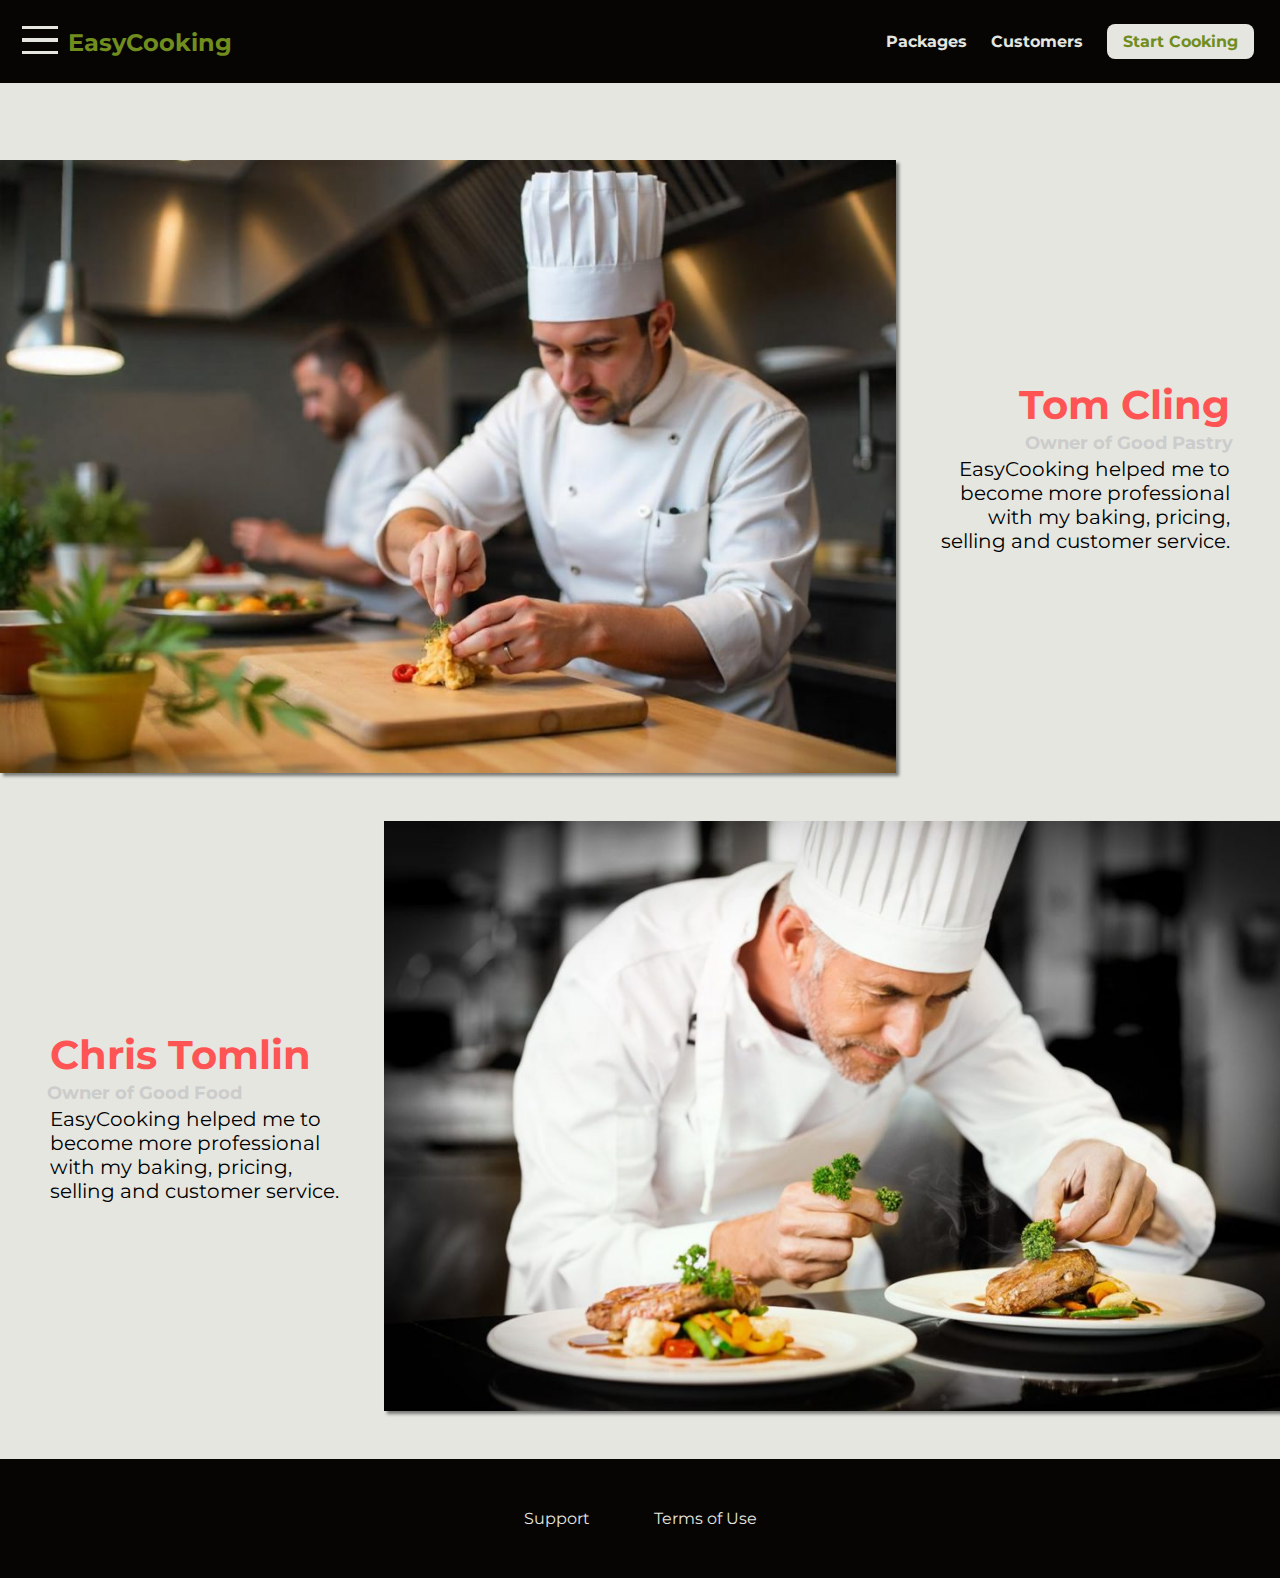
==== customers/index.html @ 4cee0fdd "Add Customers Page" ====
<!DOCTYPE html>
<html lang="en">

<head>
    <meta charset="UTF-8">
    <meta http-equiv="X-UA-Compatible" content="ie=edge">
    <title>EasyCooking</title>
    <link rel="shortcut icon" href="../images/favicon.png">
    <link href="https://fonts.googleapis.com/css?family=Montserrat:400,700" rel="stylesheet">
    <link rel="stylesheet" href="../common.css">
    <link rel="stylesheet" href="customers.css">
</head>
<body>
    <header class="main-header">
        <div>
            <button class="toggle-button">
                <span class="toggle-button__bar"></span>
                <span class="toggle-button__bar"></span>
                <span class="toggle-button__bar"></span>
            </button>
            <a href="../index.html" class="main-header__brand">
                EasyCooking
            </a>
        </div>
        <nav class="main-nav">
            <ul class="main-nav__items">
                <li class="main-nav__item">
                    <a href="../packages/index.html">Packages</a>
                </li>
                <li class="main-nav__item">
                    <a href="index.html">Customers</a>
                </li>
                <li class="main-nav__item main-nav__item--cta">
                    <a href="../start-cooking/index.html">Start Cooking</a>
                </li>
            </ul>
        </nav>
    </header>
    <nav class="mobile-nav">
        <ul class="mobile-nav__items">
            <li class="mobile-nav__item">
                <a href="../packages/index.html">Packages</a>
            </li>
            <li class="mobile-nav__item">
                <a href="index.html">Customers</a>
            </li>
            <li class="mobile-nav__item mobile-nav__item--cta">
                <a href="../start-cooking/index.html">Start Cooking</a>
            </li>
        </ul>
    </nav>
    <main>
        <div>
            <div class="testimonial" id="customer-1">
                <div class="testimonial-image_container">
                    <img src="../images/customer-1.jpeg" alt="Tom Cling - Customer" class="testimonial-image">
                </div>
                <div class="testimonial-info">
                    <h1 class="testimonial-name">Tom Cling</h1>
                    <h2 class="testimonial-subtitle">Owner of
                        <a href="good-pastry.com">Good Pastry</a>
                    </h2>
                    <p class="testimonial-text">EasyCooking helped me to become more professional with my baking, pricing, selling and customer service.</p>
                </div>
            </div>
            <div class="testimonial" id="customer-2">
                <div class="testimonial-info">
                    <h1 class="testimonial-name">Chris Tomlin</h1>
                    <h2 class="testimonial-subtitle">Owner of
                        <a href="good-food.com">Good Food</a>
                    </h2>
                    <p class="testimonial-text">EasyCooking helped me to become more professional with my baking, pricing, selling and customer service.</p>
                </div>
                    <div class="testimonial-image_container">
                    <img src="../images/customer-2.jpg" alt="Chris Tomlin - Customer" class="testimonial-image">
                </div>
            </div>
        </div>
    </main>

    <footer class="main-footer">
        <nav>
            <ul class="main-footer__links">
                <li class="main-footer__link">
                    <a href="#">Support</a>
                </li>
                <li class="main-footer__link">
                    <a href="#">Terms of Use</a>
                </li>
            </ul>
        </nav>
    </footer>
    <script src="../shared.js"></script>
</body>
---- common.css ----
:root {
    --primary-color: #6a2a14;
    --secondary-color: #d2ccbb;
    --terciary-color: #d2a25a;
    --accent-color: #708d1d;
    --error-color: #c4181d;
    --warn-color: #e9c367;
    --light-color: #e5e6e0;
    --dark-color: #060504;
    --darkgrey-color: #282428;
    --grey-color: #9e949e;
    --lightgrey-color: #cfc9cf;
    --shadow-color: rgba(50, 50, 50, 0.6);
}

* {
    box-sizing: border-box;
}

html {
    margin-top: 4em;
}

body {
    font-family: 'Montserrat', sans-serif;
    margin: 0;
    background-color: var(--light-color);
}

header {
    position: fixed;
    top: 0;
    width: 100%;
    z-index: 1;
}

.main {
    margin-top: 100px;
    padding-top: 100px;
}

.main-header {
    display: flex;
    justify-content: space-between;
    width: 100%;
    background: var(--dark-color);
    padding: 16px 16px;
}

.main-header__brand {
    color: var(--accent-color);
    text-decoration: none;
    font-weight: bold;
    font-size: 1.5em;
    height: 1.5rem;
    display: inline-block;
    vertical-align: middle;
}

.toggle-button {
    width: 3rem;
    background: transparent;
    border: none;
    cursor: pointer;
    padding-top: 0;
    padding-bottom: 0;
    vertical-align: middle;
}

.toggle-button:focus {
    outline: none;
}

.toggle-button__bar {
    width: 100%;
    height: 0.2rem;
    background: var(--light-color);
    display: block;
    margin: 0.6rem 0;
}

.main-nav {
    display: inline-block;
    text-align: right;
    width: calc(100% - 220px);
    vertical-align: middle;
}

.main-nav__items {
    padding: 0;
    list-style: none;
}

.main-nav__item {
    display: inline-block;
    margin: 0 10px;
}

.main-nav__item a,
.mobile-nav__item a {
    text-decoration: none;
    color: var(--light-color);
    font-weight: bold;
    padding: 3px 0;
}

.main-nav__item a:hover,
.main-nav__item a:active {
    border-bottom: 4px var(--secondary-color) solid;
    color: var(--secondary-color);
}

/* CTA: Call To Action button */
.main-nav__item--cta a,
.mobile-nav__item--cta a {
    color: var(--accent-color);
    background-color: var(--light-color);
    padding: 8px 16px;
    border-radius: 8px;
}

.main-nav__item--cta a:hover,
.mobile-nav__item--cta a:hover {
    border: 0;
    background-color: var(--accent-color);
    color: var(--light-color);
}

.main-nav__item--cta a:active,
.mobile-nav__item--cta a:active {
    box-shadow: inset 2px 4px 4px var(--shadow-color);
}

.mobile-nav {
    display: none;
    position: fixed;
    z-index: 101;
    top: 0;
    left: 0;
    background-color: var(--darkgrey-color);
    width: 60%;
    height: 100vh;
}

.mobile-nav__items {
    width: 90%;
    height: 100%;
    list-style: none;
    margin: 10% auto;
    padding: 0;
    text-align: center;
}

.mobile-nav__item {
    margin: 1rem 0;
}

.mobile-nav__item a {
    font-size: 1.5rem;
}

.button {
    background-color: var(--light-color);
    color: var(--terciary-color);
    font-weight: bold;
    border: var(--terciary-color) 2px solid;
    border-radius: 8px;
    padding: 8px 15px;
    margin: 2px;
    cursor: pointer;
    box-shadow: 2px 4px 4px var(--shadow-color);
}

.button:hover {
    background-color: var(--terciary-color);
    color: var(--light-color);
    border: var(--light-color) 2px solid;
}

.button:active {
    box-shadow: inset 2px 4px 4px var(--shadow-color);
}

#key-features {
    background-color: var(--secondary-color);
    text-align: center;
    padding: 4px;
    margin-top: 50px;
}

#key-features .section-title {
    color: var(--accent-color);
}

.key-feature__list {
    list-style-type: none;
    padding: 0;
    margin: 0;
}

.key-feature {
    display: inline-block;
    width: 30%;
    padding: 4px;
    vertical-align: top;
}

.key-feature__description {
    text-align: center;
    font-weight: bold;
    color: var(--dark-color);
    font-size: 20px;
}

.key-feature__image {
    text-align: center;
    background: var(--light-color);
    width: 128px;
    height: 128px;
    border: 2px solid var(--dark-color);
    border-radius: 50%;
    margin: 0 auto; /* center horizontally because it adds the needed margin on the left/right */
}

.main-footer {
    background-color: var(--dark-color);
    padding: 50px;
}

.main-footer__links {
    text-align: center;
    list-style-type: none;
    padding: 0;
    margin: 0;
}

.main-footer__link {
    display: inline-block;
    margin: 0 30px;
}

.main-footer__link a {
    text-decoration: none;
    color: var(--light-color);
    cursor: pointer;
}

.main-footer__link a:hover,
.main-footer__link a:active {
    color: var(--secondary-color);
}

.open {
    display: block !important;
}

.backdrop {
    position: fixed;
    display: none;
    top: 0;
    left: 0;
    z-index: 100;
    width: 100vw;
    height: 100vh;
    background-color: var(--shadow-color);
}

.modal {
    position: fixed;
    display: none;
    z-index: 200;
    top: 20%;
    left: 30%;
    width: 40%;
    background: var(--light-color);
    padding: 1rem;
    border: 1px, solid #ccc;
    box-shadow: var(--shadow-color);
}

.modal-title {
    text-align: center;
    margin: 0 0 1rem 0;
}

.modal-actions {
    text-align: center;
}

.modal-action {
    border: 1px solid var(--accent-color);
    background: var(--accent-color);
    text-decoration: none;
    color: var(--light-color);
    padding: 0.5rem 1rem;
    cursor: pointer;
}

.modal-action:hover,
.modal-action:active {
    background-color: #526600;
    border-color: #526600;
}

.modal-action__negative {
    background: var(--error-color);
    border-color: var(--error-color);
}

.modal-action__negative:hover,
.modal-action__negative:active {
    background: var(--primary-color);
    border-color: var(--primary-color);
}
---- customers/customers.css ----
.testimonial {
    font-size: 20px;
    margin: 48px 0;
}

.testimonial-list {
    width: 80%;
    margin: auto;
}

.testimonial:first-of-type {
    margin-top: 96px;
}

.testimonial-image_container {
    width: 70%;
    display: inline-block;
    vertical-align: middle;
    box-shadow: 3px 3px 3px var(--shadow-color);
}

.testimonial-image {
    width: 100%;
    vertical-align: top;
}

.testimonial-info {
    text-align: right;
    padding: 14px;
    display: inline-block;
    vertical-align: middle;
    width: 27%;
}

#customer-2.testimonial {
    text-align: right;
}

#customer-2 .testimonial-info {
    text-align: left;
}

.testimonial-name {
    margin: 3px;
    color: #ff5454;
}

.testimonial-subtitle {
    margin: 0;
    font-size: 18px;
    color: #ccc;
}

.testimonial-subtitle a {
    color: inherit;
    text-decoration: none;
}

.testimonial-subtitle a:hover,
.testimonial-subtitle a:active {
    color: #7a7a7a;
}

.testimonial-text {
    margin: 3px;
}
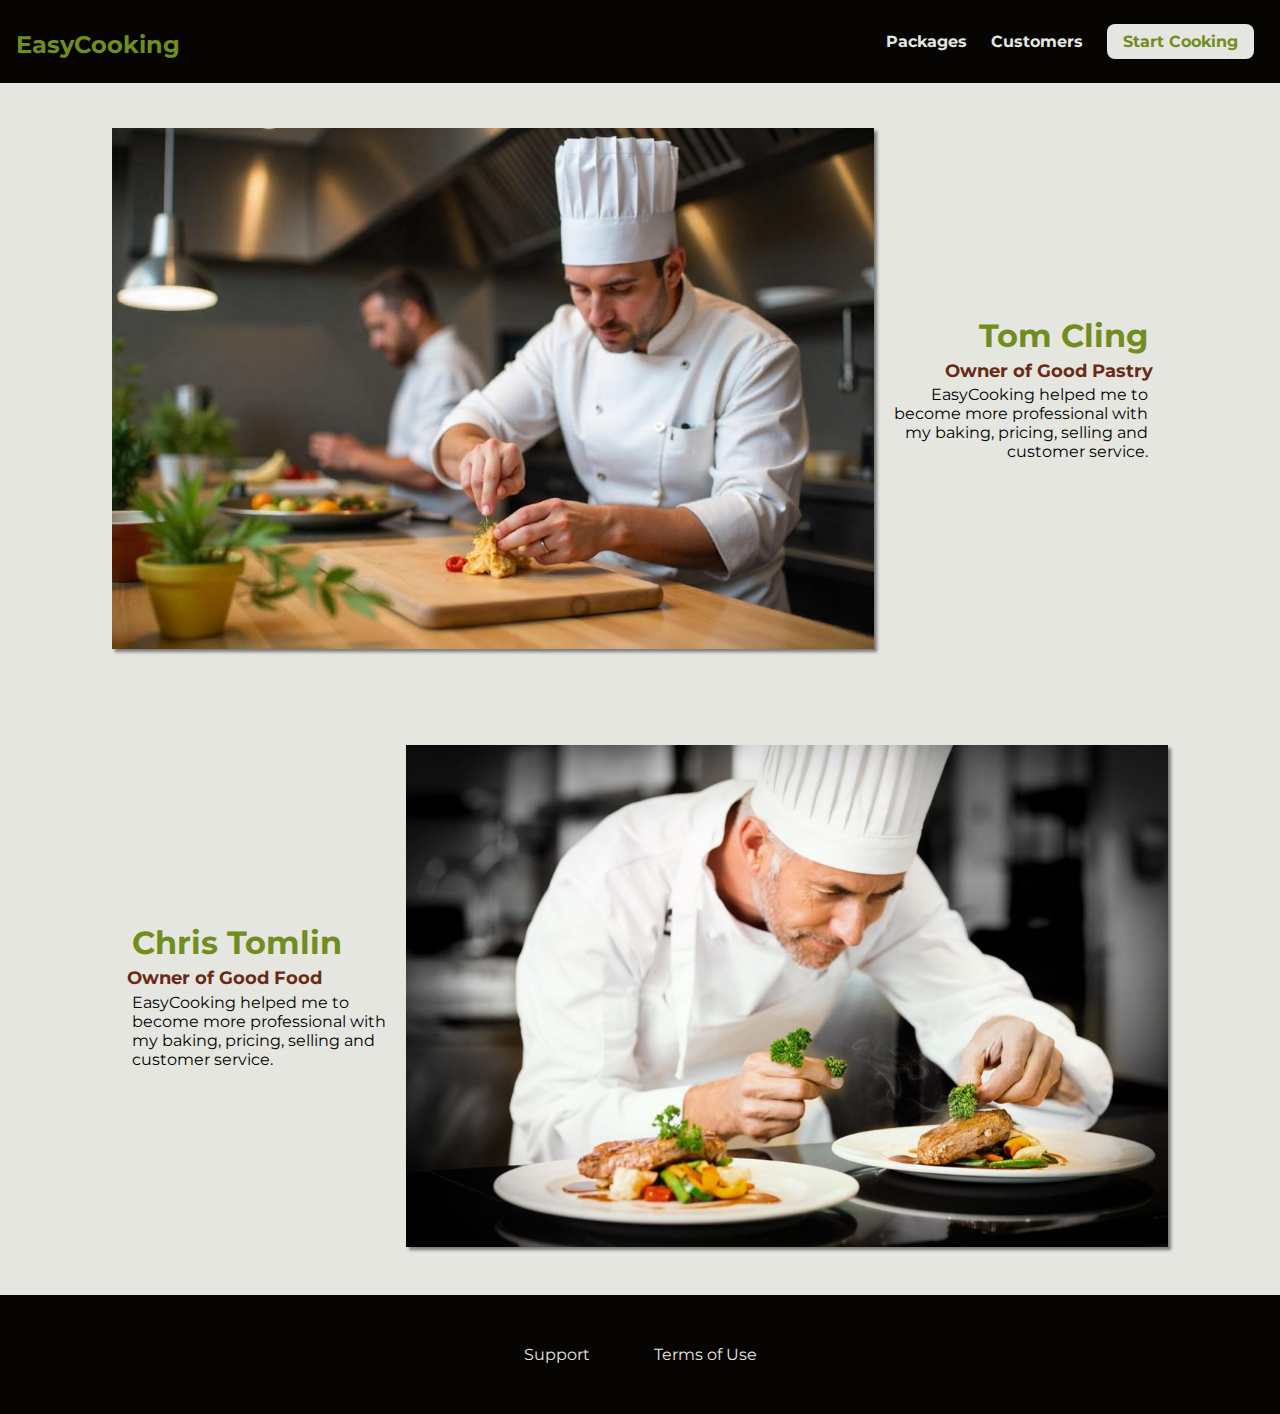
==== commit af80cf91: "Using rem and Adjust spacing" ====
--- a/customers/index.html
+++ b/customers/index.html
@@ -4,13 +4,14 @@
 <head>
     <meta charset="UTF-8">
     <meta http-equiv="X-UA-Compatible" content="ie=edge">
+    <meta name="viewport" content="width=device-width, initial=scale=1.0">
     <title>EasyCooking</title>
     <link rel="shortcut icon" href="../images/favicon.png">
     <link href="https://fonts.googleapis.com/css?family=Montserrat:400,700" rel="stylesheet">
-    <link rel="stylesheet" href="../common.css">
     <link rel="stylesheet" href="customers.css">
 </head>
 <body>
+    <div class="backdrop"></div>
     <header class="main-header">
         <div>
             <button class="toggle-button">
@@ -39,6 +40,9 @@
     <nav class="mobile-nav">
         <ul class="mobile-nav__items">
             <li class="mobile-nav__item">
+                <a href="../index.html">Home</a>
+            </li>
+            <li class="mobile-nav__item">
                 <a href="../packages/index.html">Packages</a>
             </li>
             <li class="mobile-nav__item">
@@ -50,7 +54,7 @@
         </ul>
     </nav>
     <main>
-        <div>
+        <div class="testimonial-list">
             <div class="testimonial" id="customer-1">
                 <div class="testimonial-image_container">
                     <img src="../images/customer-1.jpeg" alt="Tom Cling - Customer" class="testimonial-image">
--- a/customers/customers.css
+++ b/customers/customers.css
@@ -1,15 +1,17 @@
+@import "../style/common.css";
+
 .testimonial {
-    font-size: 20px;
-    margin: 48px 0;
+    font-size: 1.2rem;
+    margin: 3rem 0;
 }
 
 .testimonial-list {
-    width: 80%;
+    width: 85%;
     margin: auto;
 }
 
 .testimonial:first-of-type {
-    margin-top: 96px;
+    margin-top: 4rem;
 }
 
 .testimonial-image_container {
@@ -26,7 +28,7 @@
 
 .testimonial-info {
     text-align: right;
-    padding: 14px;
+    padding: 0.9rem;
     display: inline-block;
     vertical-align: middle;
     width: 27%;
@@ -41,14 +43,15 @@
 }
 
 .testimonial-name {
-    margin: 3px;
-    color: #ff5454;
+    margin: 0.3rem;
+    color: var(--accent-color);
+    font-size: 2rem;
 }
 
 .testimonial-subtitle {
     margin: 0;
-    font-size: 18px;
-    color: #ccc;
+    font-size: 1.1rem;
+    color: var(--primary-color);
 }
 
 .testimonial-subtitle a {
@@ -58,11 +61,68 @@
 
 .testimonial-subtitle a:hover,
 .testimonial-subtitle a:active {
-    color: #7a7a7a;
+    color: var(--terciary-color);
 }
 
 .testimonial-text {
-    margin: 3px;
+    margin: 0.3rem;
+    font-size: 1rem;
 }
-  
-  +
+@media (min-width: 900px) {
+    .testimonial-list {
+        display: flex;
+        flex-direction: column;
+        align-items: center;
+    }
+    .testimonial {
+        display: flex;
+        flex-direction: row;
+        align-items: center;
+        justify-content: center;
+    }
+    .testimonial-image_container {
+        max-width: 800px;
+    }
+}
+
+@media (max-width: 900px) {
+    .testimonial-image_container {
+        width: 70%;
+    }
+    .testimonial-info {
+        width: 27%;
+    }
+}
+
+@media (max-width: 700px) {
+    .testimonial {
+        display: flex;
+        flex-direction: column;
+        align-items: center;
+    }
+    .testimonial-image_container {
+        width: 90%;
+    }
+    .testimonial-info {
+        width: 90%;
+    }
+}
+
+@media (max-width: 550px) {
+    .testimonial-list {
+        width: 95%;
+    }
+}
+
+@media (max-width: 400px) {
+    .testimonial-list {
+        width: 100%;
+    }
+    .testimonial-image_container {
+        width: 100%;
+    }
+    .testimonial-info {
+        width: 100%;
+    }
+}
